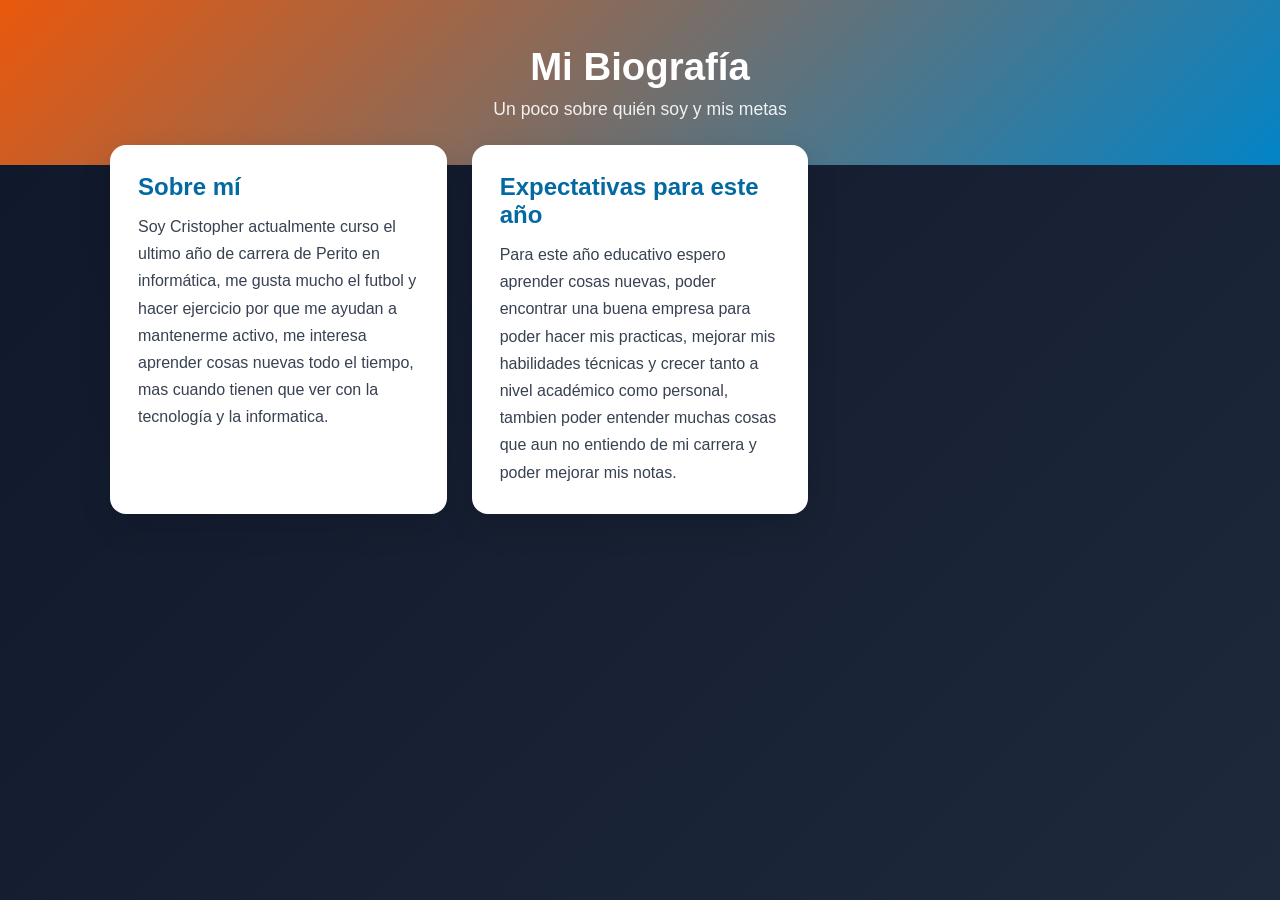
==== Index/biografia.html @ 930e0f18 "Se agrego un poco sobre mi y las expectativas que tengo para este año" ====
<!DOCTYPE html>
<html lang="es">
<head>
    <meta charset="UTF-8">
    <meta name="viewport" content="width=device-width, initial-scale=1.0">
    <title>Mi Biografía</title>
    <link rel="stylesheet" href="../styles/index.css">
</head>
<body>

    <header class="header">
        <h1>Mi Biografía</h1>
        <p>Un poco sobre quién soy y mis metas</p>
    </header>

    <main class="container">

        <section class="card">
            <h2>Sobre mí</h2>
            <p>
                Soy Cristopher actualmente curso el ultimo año de carrera de Perito en informática,
                me gusta mucho el futbol y hacer ejercicio por que me ayudan a mantenerme activo, me
                interesa aprender cosas nuevas todo el tiempo, mas cuando tienen que ver con la tecnología 
                y la informatica.

            </p>
        </section>

        <section class="card">
            <h2>Expectativas para este año</h2>
            <p>
                Para este año educativo espero aprender cosas nuevas, poder encontrar una buena empresa 
                para poder hacer mis practicas, mejorar mis
                habilidades técnicas y crecer tanto a nivel académico como personal, tambien poder entender 
                muchas cosas que aun no entiendo de mi carrera y poder mejorar mis notas.
            </p>
        </section>

       
    </main>

</body>
</html>
---- styles/index.css ----
* {
    margin: 0;
    padding: 0;
    box-sizing: border-box;
    font-family: 'Segoe UI', Tahoma, Geneva, Verdana, sans-serif;
}

body {
    min-height: 100vh;
    background: linear-gradient(135deg, #0f172a, #1e293b);
    color: #1f2937;
}

.header {
    background: linear-gradient(135deg, #ea580c, #0284c7);
    color: #ffffff;
    padding: 45px 20px;
    text-align: center;
}

.header h1 {
    font-size: 2.4rem;
    margin-bottom: 10px;
}

.header p {
    font-size: 1.1rem;
    opacity: 0.9;
}

.container {
    max-width: 1100px;
    margin: -40px auto 60px;
    padding: 20px;
    display: grid;
    grid-template-columns: repeat(3, 1fr);
    gap: 25px;
}

.card {
    background-color: #ffffff;
    padding: 28px;
    border-radius: 16px;
    box-shadow: 0 12px 30px rgba(0, 0, 0, 0.15);
    transition: transform 0.3s ease, box-shadow 0.3s ease;
}

.card:hover {
    transform: translateY(-6px);
    box-shadow: 0 20px 45px rgba(0, 0, 0, 0.2);
}

.card h2 {
    color: #0369a1;
    margin-bottom: 12px;
    font-size: 1.5rem;
}

.card p {
    font-size: 1rem;
    line-height: 1.7;
    color: #374151;
}

.galeria {
    grid-column: span 2;
    display: grid;
    grid-template-columns: 1fr 1fr;
    gap: 20px;
    align-items: center;
}

.galeria img {
    width: 100%;
    height: 220px;
    object-fit: cover;
    border-radius: 16px;
    box-shadow: 0 10px 25px rgba(0, 0, 0, 0.25);
    transition: transform 0.4s ease, box-shadow 0.4s ease;
}

.galeria img:hover {
    transform: scale(1.05);
}

.btn-biografia {
    grid-column: 3 / 4;
    align-self: center;
    justify-self: center;
    padding: 16px 38px;
    background: linear-gradient(135deg, #ea580c, #0284c7);
    color: #ffffff;
    font-size: 1rem;
    font-weight: 600;
    text-decoration: none;
    border-radius: 50px;
    white-space: nowrap;
    box-shadow: 0 10px 25px rgba(0, 0, 0, 0.35);
    transition: transform 0.3s ease, box-shadow 0.3s ease;
}

.btn-biografia:hover {
    transform: translateY(-4px);
}

@media (max-width: 768px) {
    .container {
        grid-template-columns: 1fr;
    }

    .galeria {
        grid-column: span 1;
        grid-template-columns: 1fr;
    }

    .btn-biografia {
        grid-column: span 1;
        margin-top: 15px;
    }
}
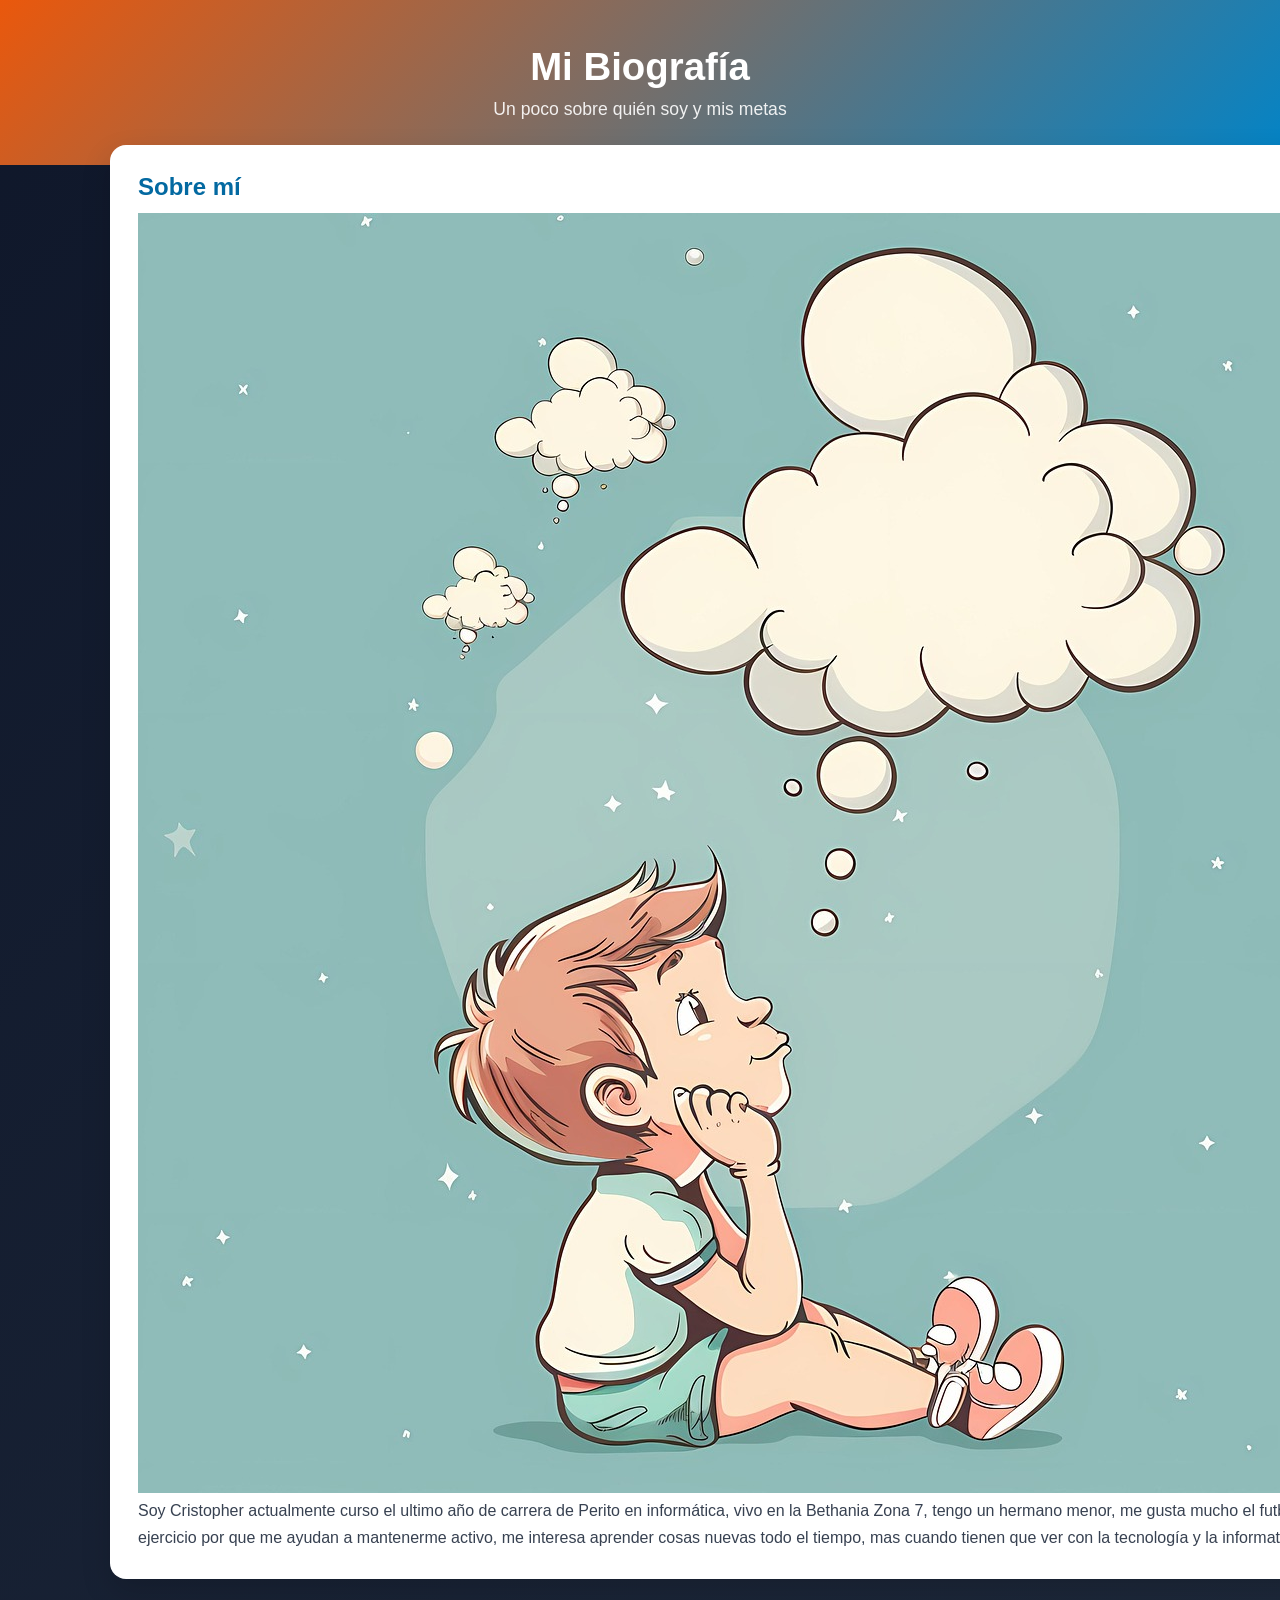
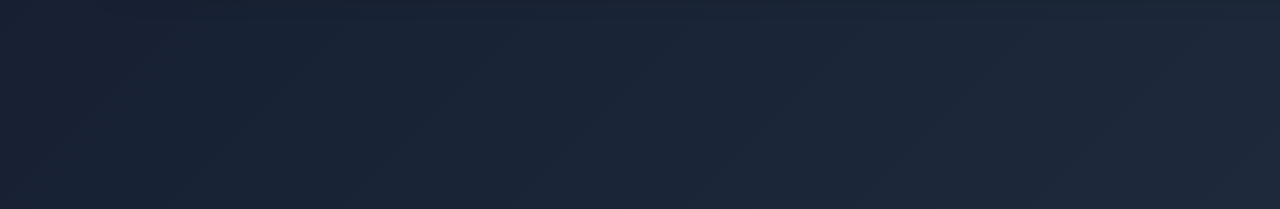
==== commit 3262e8b4: "Se agrego el ultimo punto que es tiempo de dedicacion a los estudios y se agrego un poco mas de info" ====
--- a/Index/biografia.html
+++ b/Index/biografia.html
@@ -17,9 +17,11 @@
 
         <section class="card">
             <h2>Sobre mí</h2>
+            <img src="../images/yo.jpg" alt="Foto personal" class="img-card">
             <p>
                 Soy Cristopher actualmente curso el ultimo año de carrera de Perito en informática,
-                me gusta mucho el futbol y hacer ejercicio por que me ayudan a mantenerme activo, me
+                vivo en la Bethania Zona 7, tengo un hermano menor, me gusta mucho el futbol y
+                hacer ejercicio por que me ayudan a mantenerme activo, me
                 interesa aprender cosas nuevas todo el tiempo, mas cuando tienen que ver con la tecnología 
                 y la informatica.
 
@@ -28,15 +30,28 @@
 
         <section class="card">
             <h2>Expectativas para este año</h2>
+            <img src="../images/expectativas.jpg" alt="Foto personal" class="img-card">
             <p>
                 Para este año educativo espero aprender cosas nuevas, poder encontrar una buena empresa 
                 para poder hacer mis practicas, mejorar mis
                 habilidades técnicas y crecer tanto a nivel académico como personal, tambien poder entender 
-                muchas cosas que aun no entiendo de mi carrera y poder mejorar mis notas.
+                muchas cosas que aun no entiendo de mi carrera y poder mejorar mis notas y por ultimo poder
+                graduarme.
             </p>
         </section>
 
-       
+       <section class="card">
+            <h2>Tiempo de dedicación a los estudios</h2>
+            <img src="../images/escuela.jpg" alt="Foto personal" class="img-card">
+            <p>
+                Planeo dedicar practicamente la mayor parte de mi tiempo a mis estudios,
+                siempre organizando bien mi tiempo para cumplir con mis responsabilidades tanto
+                en el hogar como académicamente.
+            </p>
+        </section>
+
+        <a href="index.html" class="btn-biografia">Volver a la página principal</a>
+        <a href="kinal.html" class="btn-biografia btn-kinal">Ir a la página de Kinal</a>
     </main>
 
 </body>
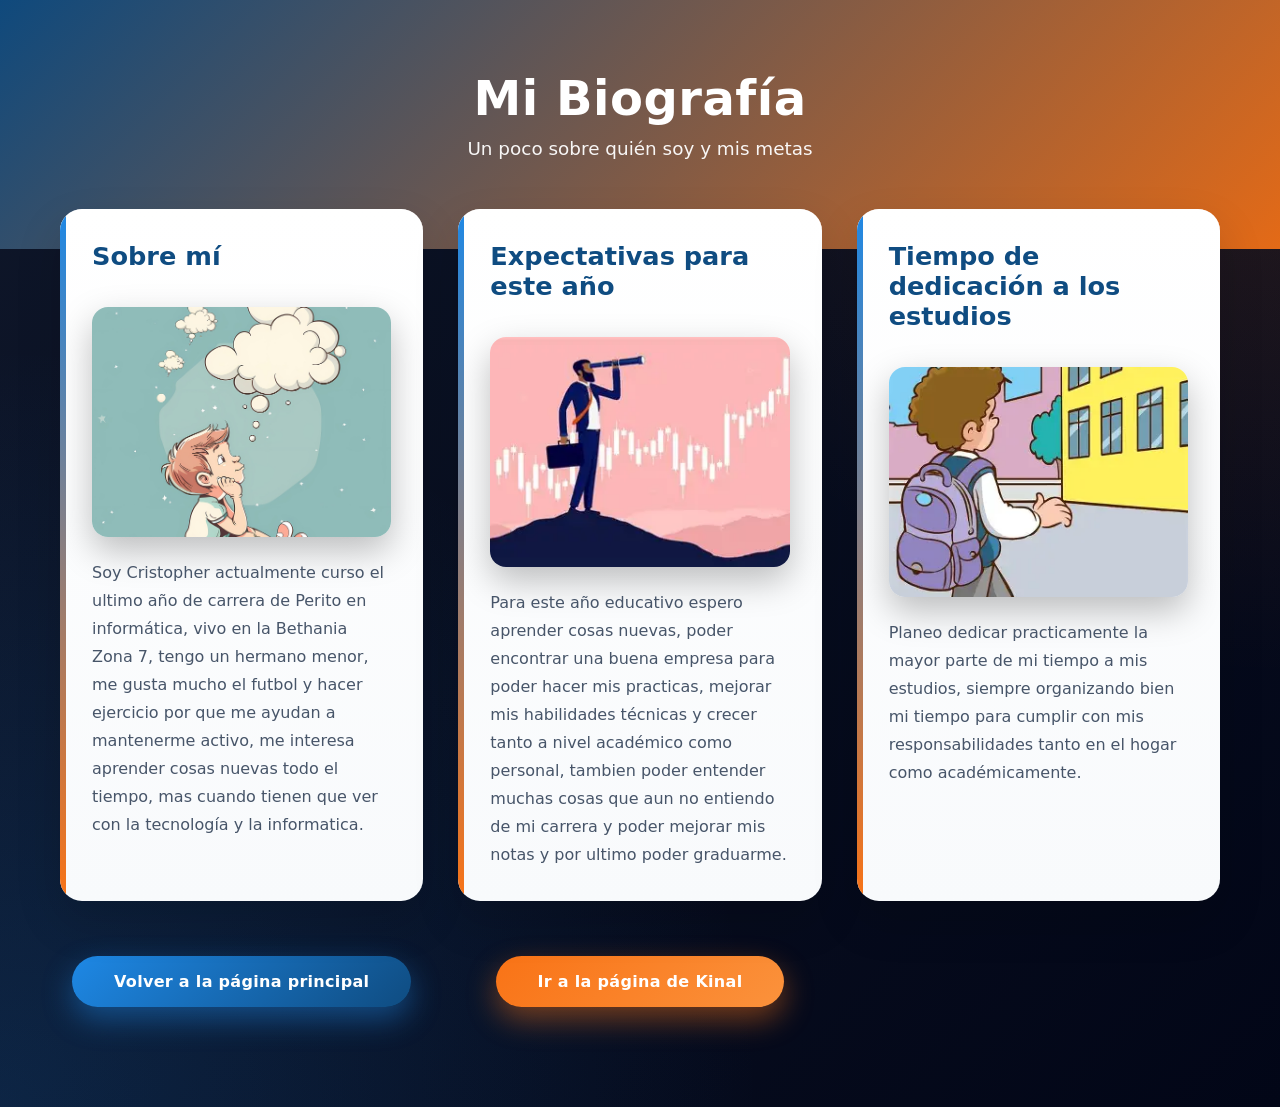
==== commit c352664b: "Se agrego un buen css a la pagina siguiendo los colores de kinal y tambien se agrego botones y mas i" ====
--- a/Index/biografia.html
+++ b/Index/biografia.html
@@ -4,7 +4,7 @@
     <meta charset="UTF-8">
     <meta name="viewport" content="width=device-width, initial-scale=1.0">
     <title>Mi Biografía</title>
-    <link rel="stylesheet" href="../styles/index.css">
+    <link rel="stylesheet" href="../styles/biografia.css">
 </head>
 <body>
 
--- a/styles/biografia.css
+++ b/styles/biografia.css
@@ -0,0 +1,168 @@
+* {
+    margin: 0;
+    padding: 0;
+    box-sizing: border-box;
+    font-family: 'Segoe UI', system-ui, -apple-system, sans-serif;
+}
+
+:root {
+    --azul-principal: #0f4c81;
+    --azul-secundario: #1e88e5;
+    --naranja-principal: #f97316;
+    --naranja-secundario: #fb923c;
+    --fondo-oscuro: #0f172a;
+    --texto-principal: #1f2937;
+    --texto-secundario: #475569;
+    --blanco: #ffffff;
+}
+
+body {
+    min-height: 100vh;
+    background:
+        radial-gradient(circle at top right, rgba(249, 115, 22, 0.15), transparent 40%),
+        radial-gradient(circle at bottom left, rgba(30, 136, 229, 0.18), transparent 45%),
+        linear-gradient(135deg, #0f172a, #020617);
+    color: var(--texto-principal);
+}
+
+.header {
+    position: relative;
+    padding: 70px 20px 90px;
+    text-align: center;
+    color: var(--blanco);
+    background:
+        linear-gradient(135deg, rgba(15, 76, 129, 0.95), rgba(249, 115, 22, 0.9));
+    overflow: hidden;
+}
+
+.header::after {
+    content: "";
+    position: absolute;
+    inset: 0;
+    background: url("../images/pattern.svg");
+    opacity: 0.05;
+    pointer-events: none;
+}
+
+.header h1 {
+    font-size: clamp(2.3rem, 4vw, 3rem);
+    margin-bottom: 12px;
+    font-weight: 700;
+    letter-spacing: 0.5px;
+}
+
+.header p {
+    font-size: 1.15rem;
+    opacity: 0.95;
+}
+
+.container {
+    max-width: 1200px;
+    margin: -60px auto 80px;
+    padding: 20px;
+    display: grid;
+    grid-template-columns: repeat(auto-fit, minmax(320px, 1fr));
+    gap: 35px;
+}
+
+.card {
+    background: linear-gradient(180deg, #ffffff, #f8fafc);
+    border-radius: 22px;
+    padding: 32px;
+    box-shadow:
+        0 20px 45px rgba(0, 0, 0, 0.15),
+        inset 0 1px 0 rgba(255, 255, 255, 0.7);
+    position: relative;
+    overflow: hidden;
+    transition: transform 0.35s ease, box-shadow 0.35s ease;
+}
+
+.card::before {
+    content: "";
+    position: absolute;
+    top: 0;
+    left: 0;
+    width: 6px;
+    height: 100%;
+    background: linear-gradient(180deg, var(--azul-secundario), var(--naranja-principal));
+}
+
+.card:hover {
+    transform: translateY(-10px);
+    box-shadow:
+        0 30px 65px rgba(0, 0, 0, 0.22);
+}
+
+.card h2 {
+    font-size: 1.6rem;
+    margin-bottom: 18px;
+    color: var(--azul-principal);
+}
+
+.card p {
+    font-size: 1rem;
+    line-height: 1.75;
+    color: var(--texto-secundario);
+}
+
+.img-card {
+    width: 100%;
+    height: 230px;
+    object-fit: cover;
+    border-radius: 16px;
+    margin: 18px 0;
+    box-shadow: 0 14px 35px rgba(0, 0, 0, 0.25);
+    transition: transform 0.4s ease, box-shadow 0.4s ease;
+}
+
+.img-card:hover {
+    transform: scale(1.04);
+    box-shadow: 0 22px 55px rgba(0, 0, 0, 0.35);
+}
+
+.btn-biografia {
+    justify-self: center;
+    margin-top: 20px;
+    padding: 16px 42px;
+    border-radius: 999px;
+    text-decoration: none;
+    font-weight: 600;
+    letter-spacing: 0.3px;
+    color: var(--blanco);
+    background: linear-gradient(135deg, var(--azul-secundario), var(--azul-principal));
+    box-shadow:
+        0 12px 30px rgba(30, 136, 229, 0.45);
+    transition: transform 0.3s ease, box-shadow 0.3s ease;
+}
+
+.btn-biografia:hover {
+    transform: translateY(-4px);
+    box-shadow:
+        0 20px 45px rgba(30, 136, 229, 0.65);
+}
+
+.btn-kinal {
+    background: linear-gradient(135deg, var(--naranja-principal), var(--naranja-secundario));
+    box-shadow:
+        0 12px 30px rgba(249, 115, 22, 0.45);
+}
+
+.btn-kinal:hover {
+    box-shadow:
+        0 20px 45px rgba(249, 115, 22, 0.65);
+}
+
+@media (max-width: 768px) {
+    .header {
+        padding: 55px 15px 70px;
+    }
+
+    .container {
+        margin-top: -40px;
+    }
+
+    .btn-biografia {
+        width: 100%;
+        text-align: center;
+    }
+}
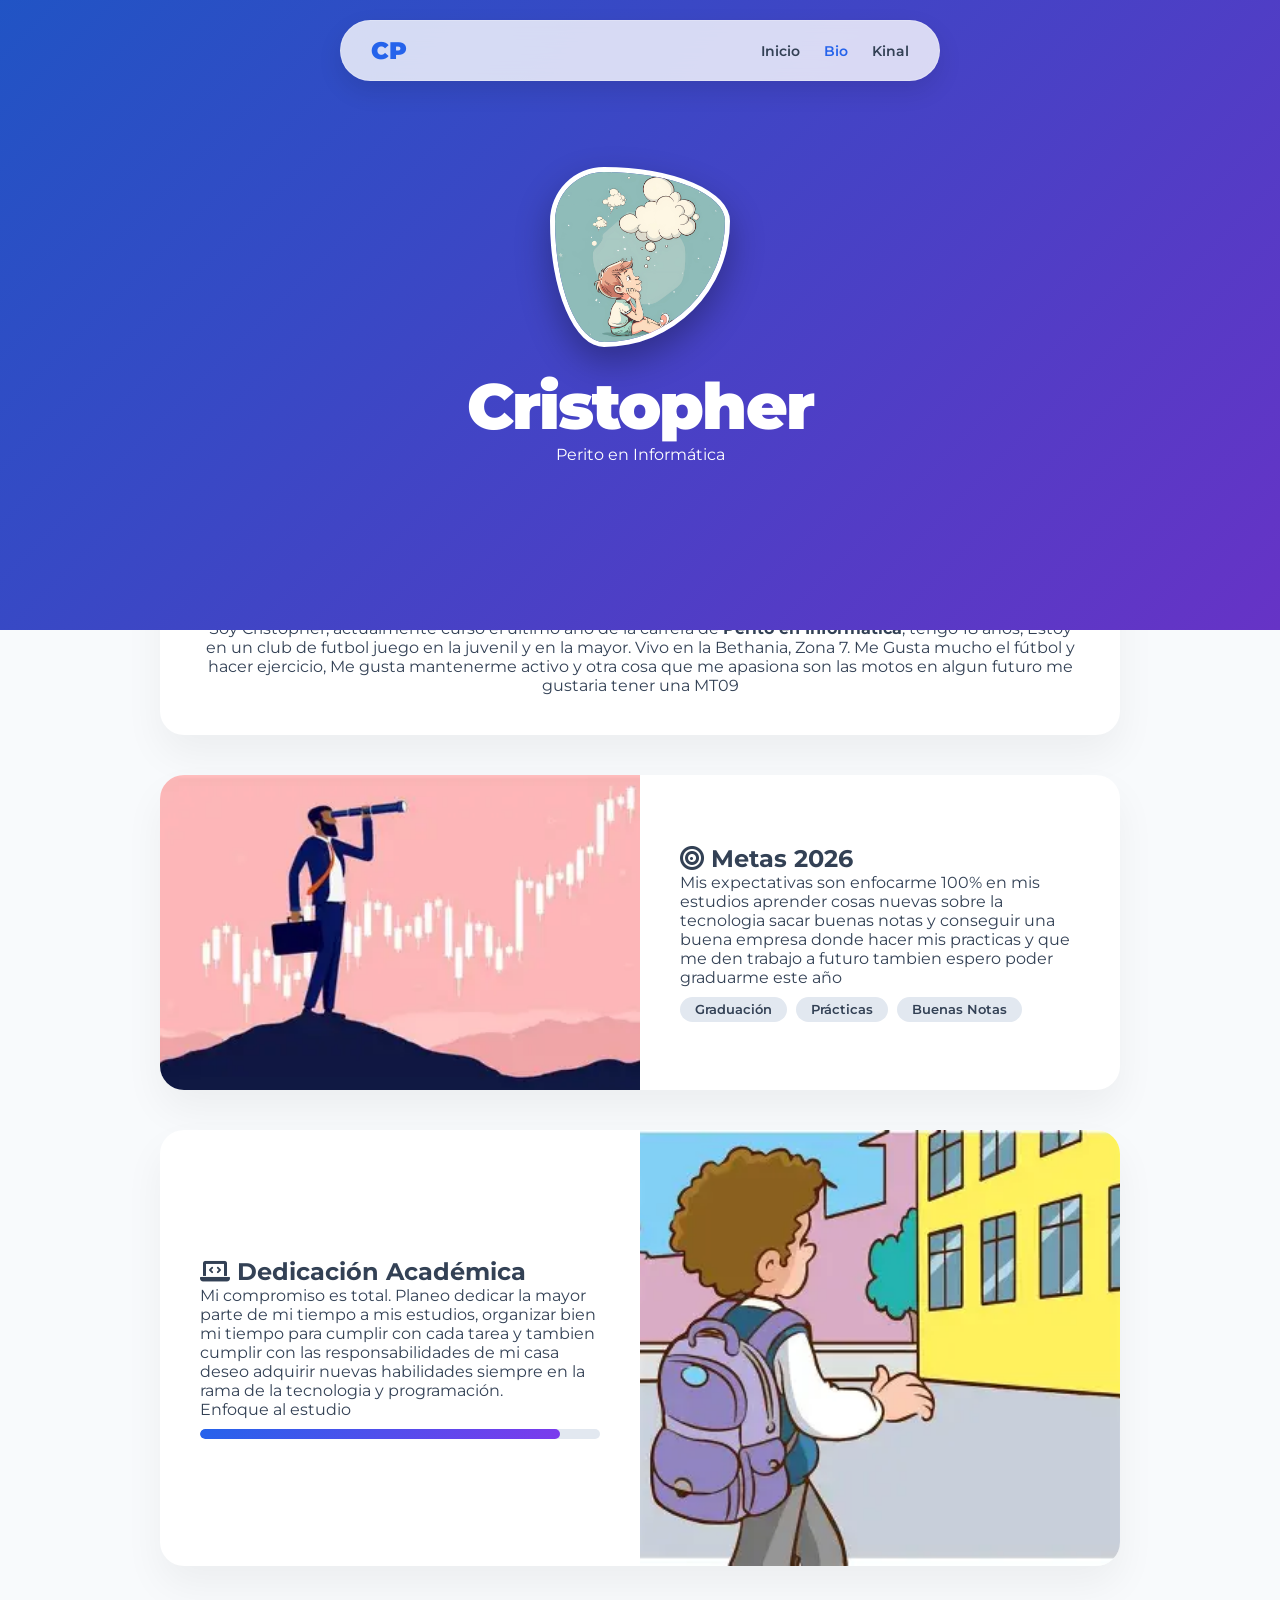
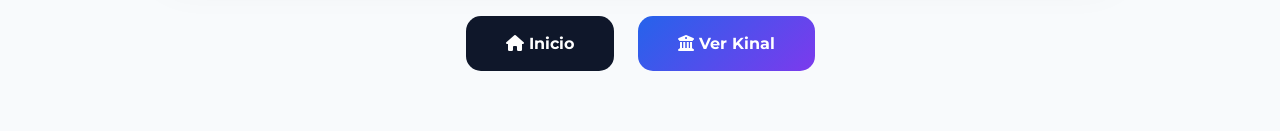
==== commit 22dba285: "Se agrego mas estilo por que estaba muy simple corregi informacion y tambien agregue css cambie colo" ====
--- a/Index/biografia.html
+++ b/Index/biografia.html
@@ -3,56 +3,91 @@
 <head>
     <meta charset="UTF-8">
     <meta name="viewport" content="width=device-width, initial-scale=1.0">
-    <title>Mi Biografía</title>
+    <title>Biografía | Cristopher</title>
     <link rel="stylesheet" href="../styles/biografia.css">
+    <link rel="stylesheet" href="https://cdnjs.cloudflare.com/ajax/libs/font-awesome/6.0.0/css/all.min.css">
 </head>
 <body>
 
+    <nav class="navbar">
+        <div class="nav-logo">CP</div>
+        <div class="nav-links">
+            <a href="index.html">Inicio</a>
+            <a href="biografia.html" class="active">Bio</a>
+            <a href="kinal.html">Kinal</a>
+        </div>
+    </nav>
+
     <header class="header">
-        <h1>Mi Biografía</h1>
-        <p>Un poco sobre quién soy y mis metas</p>
+        <div class="header-overlay">
+            <div class="profile-frame">
+                <img src="../images/yo.jpg" alt="Cristopher" class="profile-img">
+            </div>
+            <h1>Cristopher</h1>
+            <p class="subtitle">Perito en Informática</p>
+        </div>
     </header>
 
     <main class="container">
 
-        <section class="card">
-            <h2>Sobre mí</h2>
-            <img src="../images/yo.jpg" alt="Foto personal" class="img-card">
-            <p>
-                Soy Cristopher actualmente curso el ultimo año de carrera de Perito en informática,
-                vivo en la Bethania Zona 7, tengo un hermano menor, me gusta mucho el futbol y
-                hacer ejercicio por que me ayudan a mantenerme activo, me
-                interesa aprender cosas nuevas todo el tiempo, mas cuando tienen que ver con la tecnología 
-                y la informatica.
-
-            </p>
+        <section class="card bio-card">
+            <div class="card-content">
+                <h2><i class="fas fa-user-tie"></i> Sobre mí</h2>
+                <p>
+                    Soy Cristopher, actualmente curso el último año de la carrera de <strong>Perito en Informática</strong>, 
+                    tengo 18 años, Estoy en un club de futbol juego en la juvenil y en la mayor.
+                    Vivo en la Bethania, Zona 7. Me Gusta mucho el fútbol y hacer ejercicio, Me gusta mantenerme activo y otra cosa 
+                    que me apasiona son las motos en algun futuro me gustaria tener una MT09
+                </p>
+            </div>
         </section>
 
-        <section class="card">
-            <h2>Expectativas para este año</h2>
-            <img src="../images/expectativas.jpg" alt="Foto personal" class="img-card">
-            <p>
-                Para este año educativo espero aprender cosas nuevas, poder encontrar una buena empresa 
-                para poder hacer mis practicas, mejorar mis
-                habilidades técnicas y crecer tanto a nivel académico como personal, tambien poder entender 
-                muchas cosas que aun no entiendo de mi carrera y poder mejorar mis notas y por ultimo poder
-                graduarme.
-            </p>
+        <section class="card expectations-card">
+            <div class="card-img-container">
+                <img src="../images/expectativas.jpg" alt="Metas" class="img-card">
+            </div>
+            <div class="card-content">
+                <h2><i class="fas fa-bullseye"></i> Metas 2026</h2>
+                <p>
+                    Mis expectativas son enfocarme 100% en mis estudios aprender cosas nuevas sobre la tecnologia
+                    sacar buenas notas y conseguir una buena empresa donde hacer mis practicas y que me den trabajo a futuro
+                    tambien espero poder graduarme este año 
+                </p>
+                <div class="tags">
+                    <span>Graduación</span>
+                    <span>Prácticas</span>
+                    <span>Buenas Notas</span>
+                </div>
+            </div>
         </section>
 
-       <section class="card">
-            <h2>Tiempo de dedicación a los estudios</h2>
-            <img src="../images/escuela.jpg" alt="Foto personal" class="img-card">
-            <p>
-                Planeo dedicar practicamente la mayor parte de mi tiempo a mis estudios,
-                siempre organizando bien mi tiempo para cumplir con mis responsabilidades tanto
-                en el hogar como académicamente.
-            </p>
+        <section class="card time-card">
+            <div class="card-content">
+                <h2><i class="fas fa-laptop-code"></i> Dedicación Académica</h2>
+                <p>
+                    Mi compromiso es total. Planeo dedicar la mayor parte de mi tiempo a mis estudios, organizar bien mi tiempo
+                    para cumplir con cada tarea y tambien cumplir con las responsabilidades de mi casa deseo 
+                    adquirir nuevas habilidades siempre en la rama de la tecnologia y programación.
+                </p>
+                <div class="progress-container">
+                    <p>Enfoque al estudio</p>
+                    <div class="progress-bar"><div class="progress-fill"></div></div>
+                </div>
+            </div>
+            <div class="card-img-container">
+                <img src="../images/escuela.jpg" alt="Estudio" class="img-card">
+            </div>
         </section>
 
-        <a href="index.html" class="btn-biografia">Volver a la página principal</a>
-        <a href="kinal.html" class="btn-biografia btn-kinal">Ir a la página de Kinal</a>
+        <div class="actions">
+            <a href="index.html" class="btn-main"><i class="fas fa-home"></i> Inicio</a>
+            <a href="kinal.html" class="btn-kinal"><i class="fas fa-university"></i> Ver Kinal</a>
+        </div>
+
     </main>
 
+    <footer class="mini-footer">
+    </footer>
+
 </body>
-</html>
+</html>
--- a/styles/biografia.css
+++ b/styles/biografia.css
@@ -1,168 +1,180 @@
-* {
-    margin: 0;
-    padding: 0;
-    box-sizing: border-box;
-    font-family: 'Segoe UI', system-ui, -apple-system, sans-serif;
+@import url('https://fonts.googleapis.com/css2?family=Montserrat:wght@300;400;700;900&display=swap');
+
+:root {
+    --primary: #2563eb;
+    --secondary: #7c3aed;
+    --dark: #0f172a;
+    --text: #334155;
+    --white: #ffffff;
+    --gradient: linear-gradient(135deg, #2563eb 0%, #7c3aed 100%);
 }
 
-:root {
-    --azul-principal: #0f4c81;
-    --azul-secundario: #1e88e5;
-    --naranja-principal: #f97316;
-    --naranja-secundario: #fb923c;
-    --fondo-oscuro: #0f172a;
-    --texto-principal: #1f2937;
-    --texto-secundario: #475569;
-    --blanco: #ffffff;
+* {
+    margin: 0; padding: 0; box-sizing: border-box;
+    scroll-behavior: smooth;
 }
 
 body {
-    min-height: 100vh;
-    background:
-        radial-gradient(circle at top right, rgba(249, 115, 22, 0.15), transparent 40%),
-        radial-gradient(circle at bottom left, rgba(30, 136, 229, 0.18), transparent 45%),
-        linear-gradient(135deg, #0f172a, #020617);
-    color: var(--texto-principal);
+    font-family: 'Montserrat', sans-serif;
+    background: #f8fafc;
+    color: var(--text);
+    overflow-x: hidden;
 }
 
+/* Navbar Flotante */
+.navbar {
+    position: fixed;
+    top: 20px;
+    left: 50%;
+    transform: translateX(-50%);
+    width: 90%;
+    max-width: 600px;
+    background: rgba(255, 255, 255, 0.8);
+    backdrop-filter: blur(15px);
+    padding: 15px 30px;
+    border-radius: 50px;
+    display: flex;
+    justify-content: space-between;
+    align-items: center;
+    z-index: 1000;
+    box-shadow: 0 10px 25px rgba(0,0,0,0.1);
+    border: 1px solid rgba(255,255,255,0.2);
+}
+
+.nav-logo { font-weight: 900; color: var(--primary); font-size: 1.5rem; }
+.nav-links a {
+    text-decoration: none;
+    color: var(--text);
+    font-weight: 600;
+    margin-left: 20px;
+    font-size: 0.9rem;
+    transition: 0.3s;
+}
+.nav-links a.active { color: var(--primary); }
+
+/* Header de Impacto */
 .header {
+    height: 70vh;
+    background: var(--dark);
     position: relative;
-    padding: 70px 20px 90px;
+    display: flex;
+    align-items: center;
+    justify-content: center;
+    color: var(--white);
     text-align: center;
-    color: var(--blanco);
-    background:
-        linear-gradient(135deg, rgba(15, 76, 129, 0.95), rgba(249, 115, 22, 0.9));
+}
+
+.header::before {
+    content: "";
+    position: absolute;
+    top: 0; left: 0; width: 100%; height: 100%;
+    background: url('https://www.transparenttextures.com/patterns/cubes.png'), var(--gradient);
+    opacity: 0.8;
+}
+
+.header-overlay { position: relative; z-index: 1; }
+
+.profile-frame {
+    width: 180px;
+    height: 180px;
+    margin: 0 auto 20px;
+    border-radius: 30% 70% 70% 30% / 30% 30% 70% 70%; /* Forma orgánica */
+    overflow: hidden;
+    border: 5px solid var(--white);
+    animation: morph 8s ease-in-out infinite;
+    box-shadow: 0 15px 35px rgba(0,0,0,0.3);
+}
+
+.profile-img { width: 100%; height: 100%; object-fit: cover; }
+
+.header h1 { font-size: 4rem; font-weight: 900; letter-spacing: -2px; }
+
+/* Contenedor y Tarjetas Modernas */
+.container {
+    max-width: 1000px;
+    margin: -80px auto 50px;
+    padding: 0 20px;
+}
+
+.card {
+    background: var(--white);
+    border-radius: 24px;
+    display: grid;
+    grid-template-columns: 1fr 1fr;
+    overflow: hidden;
+    margin-bottom: 40px;
+    box-shadow: 0 20px 40px rgba(0,0,0,0.05);
+    transition: 0.4s;
+}
+
+.card:hover { transform: translateY(-10px) scale(1.01); }
+
+.card-content { padding: 40px; display: flex; flex-direction: column; justify-content: center; }
+
+.bio-card { grid-template-columns: 1fr; text-align: center; }
+
+.card-img-container { overflow: hidden; }
+.img-card { width: 100%; height: 100%; object-fit: cover; transition: 0.6s; }
+.card:hover .img-card { transform: scale(1.1); }
+
+/* Detalles Extra */
+.tags span {
+    display: inline-block;
+    background: #e2e8f0;
+    padding: 5px 15px;
+    border-radius: 20px;
+    font-size: 0.8rem;
+    margin: 10px 5px 0 0;
+    font-weight: 600;
+}
+
+.progress-bar {
+    width: 100%;
+    height: 10px;
+    background: #e2e8f0;
+    border-radius: 10px;
+    margin-top: 10px;
     overflow: hidden;
 }
 
-.header::after {
-    content: "";
-    position: absolute;
-    inset: 0;
-    background: url("../images/pattern.svg");
-    opacity: 0.05;
-    pointer-events: none;
+.progress-fill {
+    width: 90%;
+    height: 100%;
+    background: var(--gradient);
+    border-radius: 10px;
+    animation: loadProgress 2s ease-out;
 }
 
-.header h1 {
-    font-size: clamp(2.3rem, 4vw, 3rem);
-    margin-bottom: 12px;
+/* Botones con Gradiente */
+.actions { text-align: center; margin-top: 40px; }
+
+.btn-main, .btn-kinal {
+    padding: 18px 40px;
+    border-radius: 15px;
+    text-decoration: none;
     font-weight: 700;
-    letter-spacing: 0.5px;
+    display: inline-block;
+    margin: 10px;
+    transition: 0.3s;
 }
 
-.header p {
-    font-size: 1.15rem;
-    opacity: 0.95;
+.btn-main { background: var(--dark); color: white; }
+.btn-kinal { background: var(--gradient); color: white; }
+
+/* Animaciones */
+@keyframes morph {
+    0%, 100% { border-radius: 30% 70% 70% 30% / 30% 30% 70% 70%; }
+    50% { border-radius: 70% 30% 30% 70% / 70% 70% 30% 30%; }
 }
 
-.container {
-    max-width: 1200px;
-    margin: -60px auto 80px;
-    padding: 20px;
-    display: grid;
-    grid-template-columns: repeat(auto-fit, minmax(320px, 1fr));
-    gap: 35px;
+@keyframes loadProgress {
+    from { width: 0; }
+    to { width: 90%; }
 }
 
-.card {
-    background: linear-gradient(180deg, #ffffff, #f8fafc);
-    border-radius: 22px;
-    padding: 32px;
-    box-shadow:
-        0 20px 45px rgba(0, 0, 0, 0.15),
-        inset 0 1px 0 rgba(255, 255, 255, 0.7);
-    position: relative;
-    overflow: hidden;
-    transition: transform 0.35s ease, box-shadow 0.35s ease;
-}
-
-.card::before {
-    content: "";
-    position: absolute;
-    top: 0;
-    left: 0;
-    width: 6px;
-    height: 100%;
-    background: linear-gradient(180deg, var(--azul-secundario), var(--naranja-principal));
-}
-
-.card:hover {
-    transform: translateY(-10px);
-    box-shadow:
-        0 30px 65px rgba(0, 0, 0, 0.22);
-}
-
-.card h2 {
-    font-size: 1.6rem;
-    margin-bottom: 18px;
-    color: var(--azul-principal);
-}
-
-.card p {
-    font-size: 1rem;
-    line-height: 1.75;
-    color: var(--texto-secundario);
-}
-
-.img-card {
-    width: 100%;
-    height: 230px;
-    object-fit: cover;
-    border-radius: 16px;
-    margin: 18px 0;
-    box-shadow: 0 14px 35px rgba(0, 0, 0, 0.25);
-    transition: transform 0.4s ease, box-shadow 0.4s ease;
-}
-
-.img-card:hover {
-    transform: scale(1.04);
-    box-shadow: 0 22px 55px rgba(0, 0, 0, 0.35);
-}
-
-.btn-biografia {
-    justify-self: center;
-    margin-top: 20px;
-    padding: 16px 42px;
-    border-radius: 999px;
-    text-decoration: none;
-    font-weight: 600;
-    letter-spacing: 0.3px;
-    color: var(--blanco);
-    background: linear-gradient(135deg, var(--azul-secundario), var(--azul-principal));
-    box-shadow:
-        0 12px 30px rgba(30, 136, 229, 0.45);
-    transition: transform 0.3s ease, box-shadow 0.3s ease;
-}
-
-.btn-biografia:hover {
-    transform: translateY(-4px);
-    box-shadow:
-        0 20px 45px rgba(30, 136, 229, 0.65);
-}
-
-.btn-kinal {
-    background: linear-gradient(135deg, var(--naranja-principal), var(--naranja-secundario));
-    box-shadow:
-        0 12px 30px rgba(249, 115, 22, 0.45);
-}
-
-.btn-kinal:hover {
-    box-shadow:
-        0 20px 45px rgba(249, 115, 22, 0.65);
-}
-
+/* Ajustes para móviles */
 @media (max-width: 768px) {
-    .header {
-        padding: 55px 15px 70px;
-    }
-
-    .container {
-        margin-top: -40px;
-    }
-
-    .btn-biografia {
-        width: 100%;
-        text-align: center;
-    }
-}
+    .card { grid-template-columns: 1fr; }
+    .header h1 { font-size: 2.5rem; }
+    .navbar { width: 95%; padding: 10px 20px; }
+}
